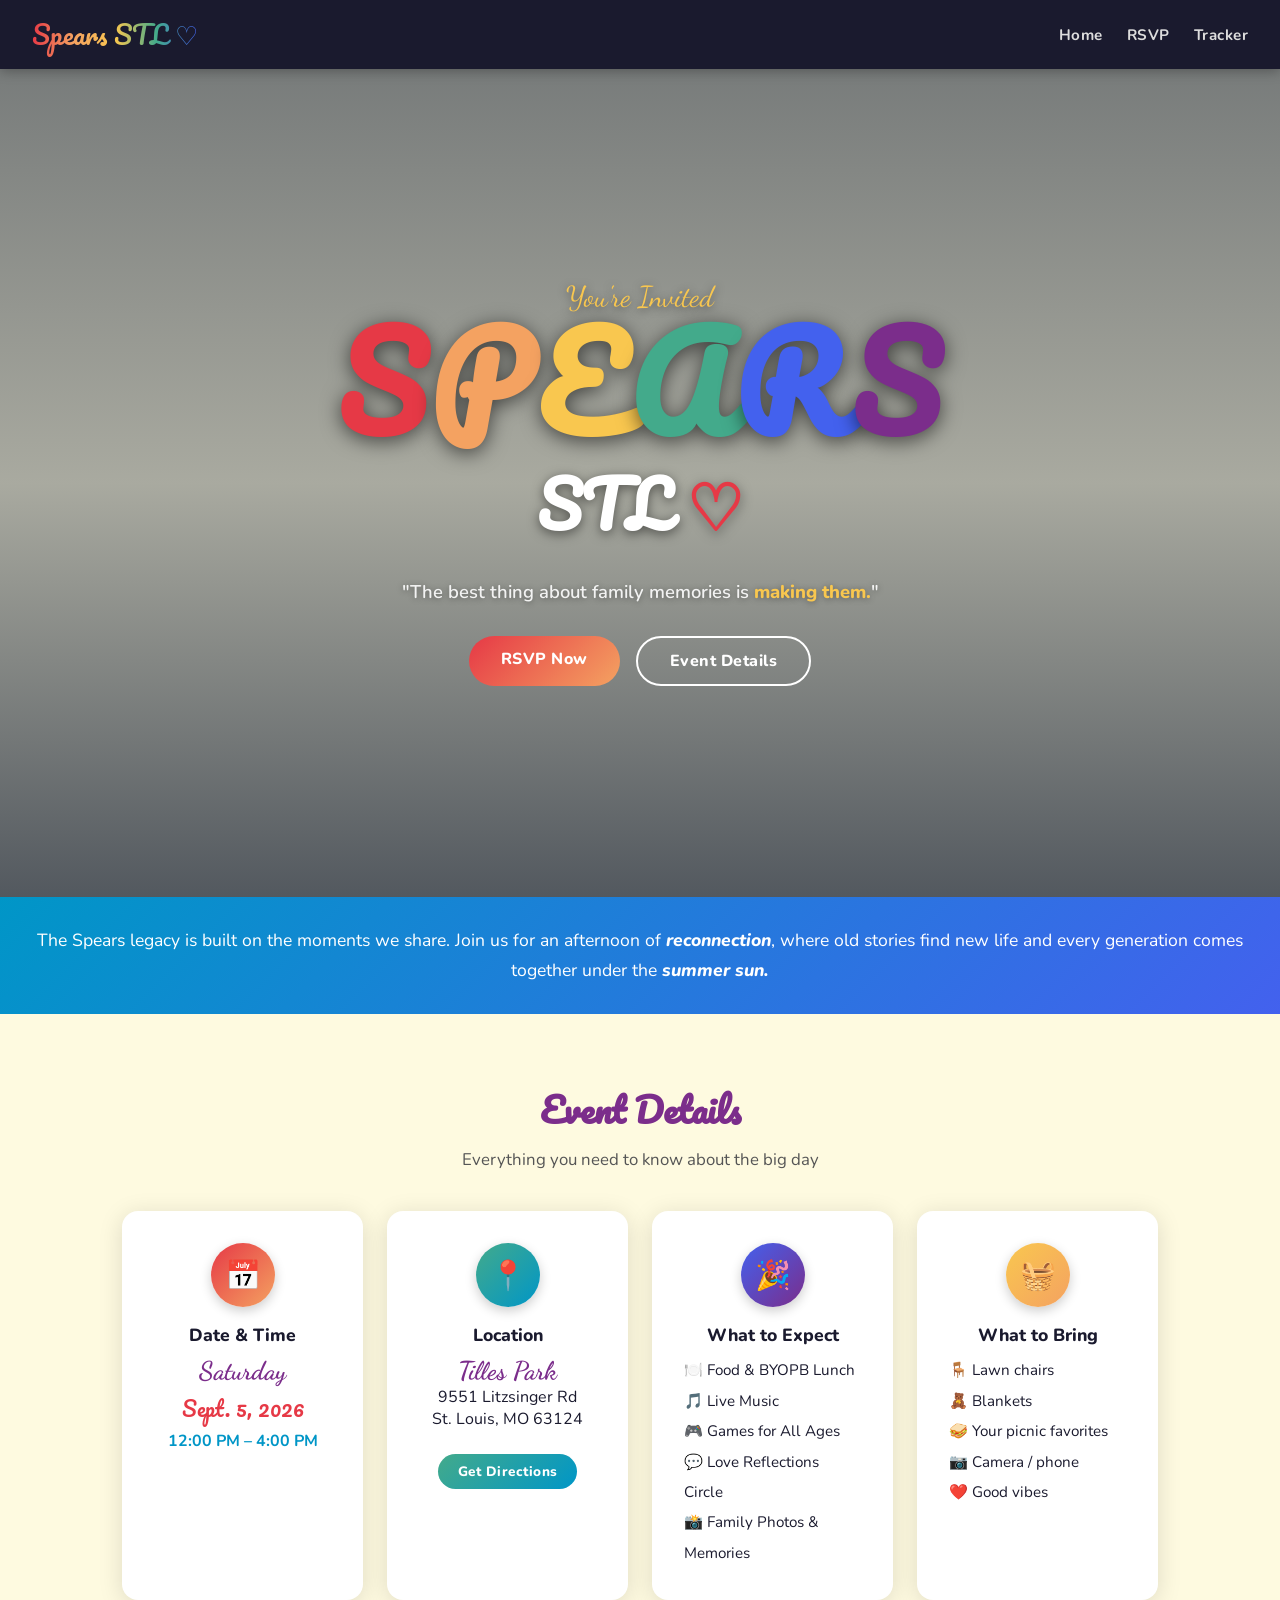
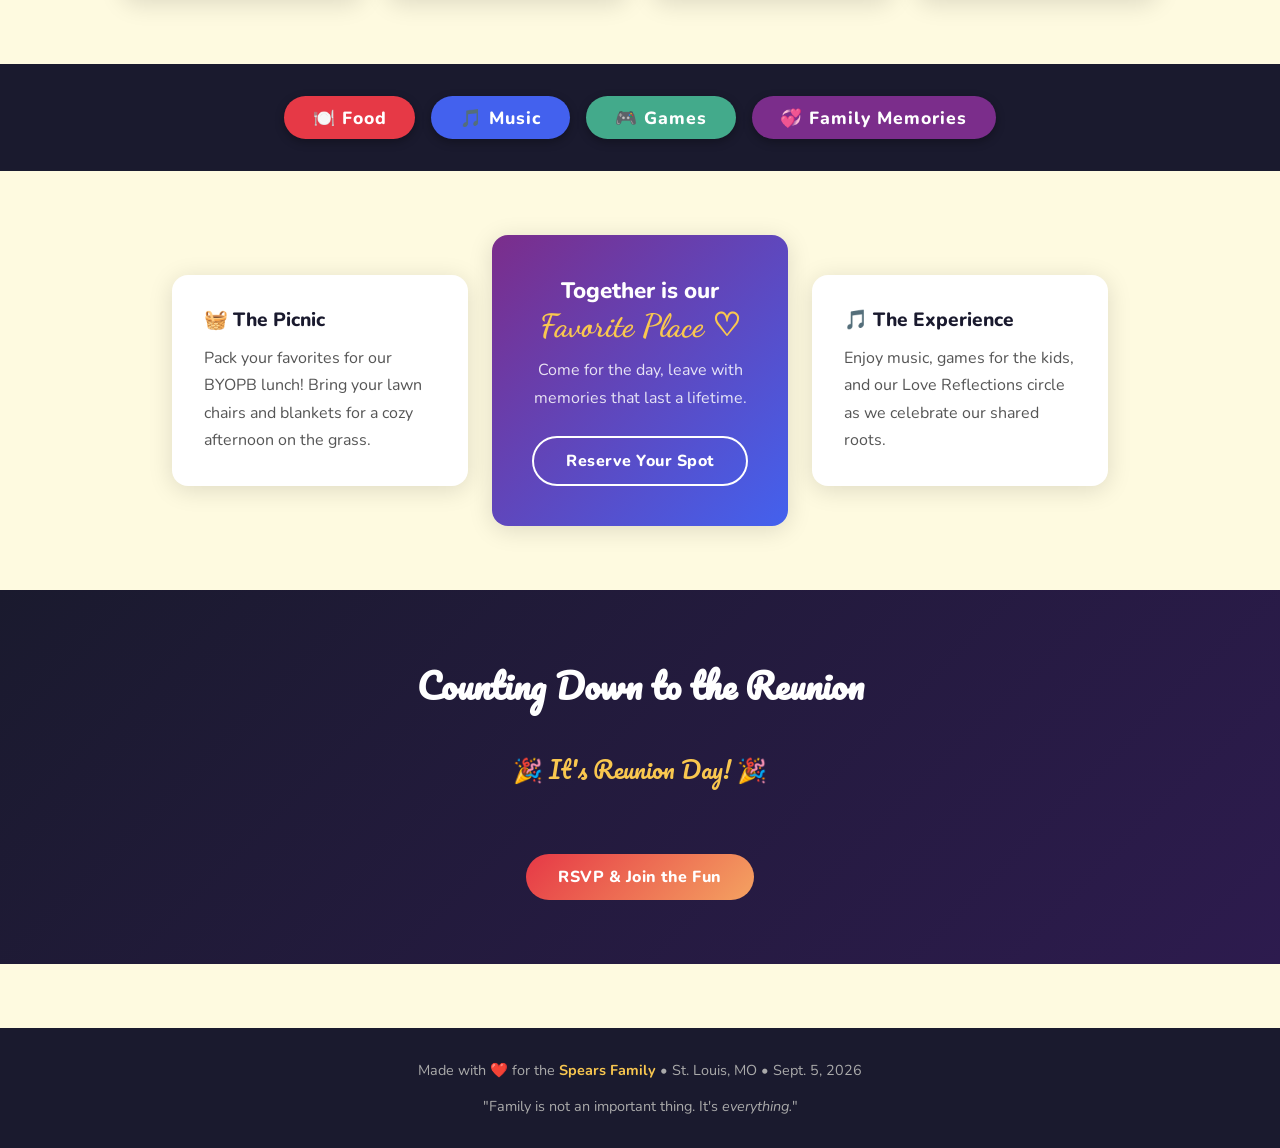
==== index.html @ fdf17521 "Spears STL Reunion website" ====
<!DOCTYPE html>
<html lang="en">
<head>
  <meta charset="UTF-8" />
  <meta name="viewport" content="width=device-width, initial-scale=1.0" />
  <title>Spears STL Family Reunion 2026</title>
  <link rel="stylesheet" href="css/style.css" />
  <link rel="stylesheet" href="css/home.css" />
</head>
<body>

  <!-- NAV -->
  <nav>
    <div class="nav-logo">Spears STL ♡</div>
    <ul class="nav-links">
      <li><a href="index.html">Home</a></li>
      <li><a href="rsvp.html">RSVP</a></li>
      <li><a href="admin.html">Tracker</a></li>
    </ul>
  </nav>

  <!-- HERO -->
  <section class="hero">
    <div class="hero-overlay"></div>
    <div class="hero-content">
      <p class="hero-eyebrow">You're Invited</p>
      <h1 class="hero-title">
        <span class="letter-s">S</span><span class="letter-p">P</span><span class="letter-e">E</span><span class="letter-a">A</span><span class="letter-r">R</span><span class="letter-s2">S</span>
      </h1>
      <h2 class="hero-stl">STL <span class="heart">♡</span></h2>
      <p class="hero-tagline">
        "The best thing about family memories is <em>making them.</em>"
      </p>
      <div class="hero-cta">
        <a href="rsvp.html" class="btn btn-primary">RSVP Now</a>
        <a href="#details" class="btn btn-outline">Event Details</a>
      </div>
    </div>
  </section>

  <!-- QUOTE BANNER -->
  <div class="quote-banner">
    <p>The Spears legacy is built on the moments we share. Join us for an afternoon of <strong>reconnection</strong>, where old stories find new life and every generation comes together under the <strong>summer sun.</strong></p>
  </div>

  <!-- EVENT DETAILS -->
  <section class="details-section" id="details">
    <h2 class="section-title" style="color: var(--purple);">Event Details</h2>
    <p class="section-sub">Everything you need to know about the big day</p>

    <div class="details-grid">

      <div class="detail-card card">
        <div class="detail-icon" style="background: linear-gradient(135deg, var(--red), var(--orange));">📅</div>
        <h3>Date &amp; Time</h3>
        <p class="detail-big">Saturday</p>
        <p class="detail-date">Sept. 5, 2026</p>
        <p class="detail-time">12:00 PM – 4:00 PM</p>
      </div>

      <div class="detail-card card">
        <div class="detail-icon" style="background: linear-gradient(135deg, var(--green), var(--teal));">📍</div>
        <h3>Location</h3>
        <p class="detail-big">Tilles Park</p>
        <p>9551 Litzsinger Rd</p>
        <p>St. Louis, MO 63124</p>
        <a href="https://maps.google.com/?q=9551+Litzsinger+Rd+St+Louis+MO+63124" target="_blank" class="btn btn-green mt-3" style="font-size:0.85rem; padding: 0.5rem 1.2rem;">Get Directions</a>
      </div>

      <div class="detail-card card">
        <div class="detail-icon" style="background: linear-gradient(135deg, var(--blue), var(--purple));">🎉</div>
        <h3>What to Expect</h3>
        <ul class="activity-list">
          <li>🍽️ Food &amp; BYOPB Lunch</li>
          <li>🎵 Live Music</li>
          <li>🎮 Games for All Ages</li>
          <li>💬 Love Reflections Circle</li>
          <li>📸 Family Photos &amp; Memories</li>
        </ul>
      </div>

      <div class="detail-card card">
        <div class="detail-icon" style="background: linear-gradient(135deg, var(--yellow), var(--orange));">🧺</div>
        <h3>What to Bring</h3>
        <ul class="activity-list">
          <li>🪑 Lawn chairs</li>
          <li>🧸 Blankets</li>
          <li>🥪 Your picnic favorites</li>
          <li>📷 Camera / phone</li>
          <li>❤️ Good vibes</li>
        </ul>
      </div>

    </div>
  </section>

  <!-- ACTIVITIES BANNER -->
  <section class="activities-banner">
    <div class="activities-inner">
      <div class="activity-badge" style="background: var(--red);">🍽️ Food</div>
      <div class="activity-badge" style="background: var(--blue);">🎵 Music</div>
      <div class="activity-badge" style="background: var(--green);">🎮 Games</div>
      <div class="activity-badge" style="background: var(--purple);">💞 Family Memories</div>
    </div>
  </section>

  <!-- EXPERIENCE SECTION -->
  <section class="experience-section">
    <div class="experience-grid">
      <div class="exp-box card">
        <h3>🧺 The Picnic</h3>
        <p>Pack your favorites for our BYOPB lunch! Bring your lawn chairs and blankets for a cozy afternoon on the grass.</p>
      </div>
      <div class="exp-box card exp-highlight">
        <h3 style="color: var(--white);">Together is our<br/><span class="fav-place">Favorite Place ♡</span></h3>
        <p style="color: rgba(255,255,255,0.85);">Come for the day, leave with memories that last a lifetime.</p>
        <a href="rsvp.html" class="btn btn-outline mt-3">Reserve Your Spot</a>
      </div>
      <div class="exp-box card">
        <h3>🎵 The Experience</h3>
        <p>Enjoy music, games for the kids, and our Love Reflections circle as we celebrate our shared roots.</p>
      </div>
    </div>
  </section>

  <!-- COUNTDOWN -->
  <section class="countdown-section">
    <h2 class="section-title" style="color: var(--white);">Counting Down to the Reunion</h2>
    <div class="countdown-grid" id="countdown">
      <div class="countdown-box"><span id="cd-days">--</span><label>Days</label></div>
      <div class="countdown-box"><span id="cd-hours">--</span><label>Hours</label></div>
      <div class="countdown-box"><span id="cd-mins">--</span><label>Minutes</label></div>
      <div class="countdown-box"><span id="cd-secs">--</span><label>Seconds</label></div>
    </div>
    <a href="rsvp.html" class="btn btn-primary mt-4">RSVP &amp; Join the Fun</a>
  </section>

  <!-- FOOTER -->
  <footer>
    <p>Made with ❤️ for the <span>Spears Family</span> &bull; St. Louis, MO &bull; Sept. 5, 2026</p>
    <p class="mt-2">"Family is not an important thing. It's <em>everything.</em>"</p>
  </footer>

  <script src="js/countdown.js"></script>
</body>
</html>
---- css/style.css ----
/* =============================================
   SPEARS STL REUNION - Global Styles
   ============================================= */

@import url('https://fonts.googleapis.com/css2?family=Pacifico&family=Nunito:wght@400;600;700;800&family=Dancing+Script:wght@700&display=swap');

:root {
  --red:     #e63946;
  --orange:  #f4a261;
  --yellow:  #f9c74f;
  --green:   #43aa8b;
  --blue:    #4361ee;
  --purple:  #7b2d8b;
  --teal:    #0096c7;
  --dark:    #1a1a2e;
  --light:   #fefae0;
  --white:   #ffffff;
  --shadow:  0 4px 24px rgba(0,0,0,0.13);
}

* {
  box-sizing: border-box;
  margin: 0;
  padding: 0;
}

html {
  scroll-behavior: smooth;
}

body {
  font-family: 'Nunito', sans-serif;
  background: var(--light);
  color: var(--dark);
  min-height: 100vh;
}

a {
  text-decoration: none;
  color: inherit;
}

/* ---- NAV ---- */
nav {
  background: var(--dark);
  padding: 0.75rem 2rem;
  display: flex;
  align-items: center;
  justify-content: space-between;
  position: sticky;
  top: 0;
  z-index: 100;
  box-shadow: 0 2px 12px rgba(0,0,0,0.3);
}

.nav-logo {
  font-family: 'Pacifico', cursive;
  font-size: 1.6rem;
  background: linear-gradient(90deg, var(--red), var(--orange), var(--yellow), var(--green), var(--blue));
  -webkit-background-clip: text;
  -webkit-text-fill-color: transparent;
  background-clip: text;
}

.nav-links {
  display: flex;
  gap: 1.5rem;
  list-style: none;
}

.nav-links a {
  color: #ddd;
  font-weight: 700;
  font-size: 0.95rem;
  transition: color 0.2s;
  letter-spacing: 0.5px;
}

.nav-links a:hover {
  color: var(--yellow);
}

/* ---- BUTTONS ---- */
.btn {
  display: inline-block;
  padding: 0.75rem 2rem;
  border-radius: 50px;
  font-family: 'Nunito', sans-serif;
  font-weight: 800;
  font-size: 1rem;
  cursor: pointer;
  border: none;
  transition: transform 0.15s, box-shadow 0.15s;
  letter-spacing: 0.5px;
}

.btn:hover {
  transform: translateY(-2px);
  box-shadow: 0 6px 20px rgba(0,0,0,0.2);
}

.btn-primary {
  background: linear-gradient(135deg, var(--red), var(--orange));
  color: var(--white);
}

.btn-secondary {
  background: linear-gradient(135deg, var(--teal), var(--blue));
  color: var(--white);
}

.btn-green {
  background: linear-gradient(135deg, var(--green), var(--teal));
  color: var(--white);
}

.btn-outline {
  background: transparent;
  border: 2px solid var(--white);
  color: var(--white);
}

/* ---- SECTION HEADERS ---- */
.section-title {
  font-family: 'Pacifico', cursive;
  font-size: 2.2rem;
  text-align: center;
  margin-bottom: 0.5rem;
}

.section-sub {
  text-align: center;
  font-size: 1.05rem;
  color: #555;
  margin-bottom: 2.5rem;
}

/* ---- CARDS ---- */
.card {
  background: var(--white);
  border-radius: 16px;
  padding: 2rem;
  box-shadow: var(--shadow);
}

/* ---- FOOTER ---- */
footer {
  background: var(--dark);
  color: #aaa;
  text-align: center;
  padding: 2rem 1rem;
  font-size: 0.9rem;
  margin-top: 4rem;
}

footer span {
  color: var(--yellow);
  font-weight: 700;
}

/* ---- UTILITIES ---- */
.text-center { text-align: center; }
.mt-1 { margin-top: 0.5rem; }
.mt-2 { margin-top: 1rem; }
.mt-3 { margin-top: 1.5rem; }
.mt-4 { margin-top: 2rem; }
.mb-2 { margin-bottom: 1rem; }
.mb-4 { margin-bottom: 2rem; }

.tag {
  display: inline-block;
  padding: 0.25rem 0.9rem;
  border-radius: 50px;
  font-size: 0.8rem;
  font-weight: 700;
  letter-spacing: 0.5px;
}

/* ---- RESPONSIVE ---- */
@media (max-width: 768px) {
  .nav-links { gap: 1rem; font-size: 0.85rem; }
  .section-title { font-size: 1.7rem; }
}

@media (max-width: 500px) {
  nav { flex-direction: column; gap: 0.5rem; }
  .nav-links { flex-wrap: wrap; justify-content: center; }
}
---- css/home.css ----
/* =============================================
   SPEARS STL - Home Page Styles
   ============================================= */

/* ---- HERO ---- */
.hero {
  position: relative;
  min-height: 92vh;
  background: url('https://images.unsplash.com/photo-1506126613408-eca07ce68773?w=1400&q=80') center/cover no-repeat;
  display: flex;
  align-items: center;
  justify-content: center;
  text-align: center;
  overflow: hidden;
}

.hero-overlay {
  position: absolute;
  inset: 0;
  background: linear-gradient(
    to bottom,
    rgba(10,20,40,0.55) 0%,
    rgba(10,20,40,0.35) 50%,
    rgba(10,20,40,0.7) 100%
  );
}

.hero-content {
  position: relative;
  z-index: 2;
  padding: 2rem;
  max-width: 700px;
}

.hero-eyebrow {
  font-family: 'Dancing Script', cursive;
  font-size: 1.8rem;
  color: var(--yellow);
  margin-bottom: 0.25rem;
  text-shadow: 0 2px 8px rgba(0,0,0,0.5);
}

.hero-title {
  font-family: 'Pacifico', cursive;
  font-size: clamp(4rem, 12vw, 8rem);
  line-height: 1;
  text-shadow: 0 4px 20px rgba(0,0,0,0.6);
  letter-spacing: 4px;
  margin-bottom: 0.1rem;
}

/* Rainbow letters */
.letter-s  { color: var(--red); }
.letter-p  { color: var(--orange); }
.letter-e  { color: var(--yellow); }
.letter-a  { color: var(--green); }
.letter-r  { color: var(--blue); }
.letter-s2 { color: var(--purple); }

.hero-stl {
  font-family: 'Pacifico', cursive;
  font-size: clamp(2.5rem, 6vw, 4rem);
  color: var(--white);
  text-shadow: 0 3px 12px rgba(0,0,0,0.5);
  margin-bottom: 1.2rem;
}

.heart {
  color: var(--red);
  animation: heartbeat 1.4s ease-in-out infinite;
}

@keyframes heartbeat {
  0%, 100% { transform: scale(1); }
  14%       { transform: scale(1.2); }
  28%       { transform: scale(1); }
  42%       { transform: scale(1.15); }
  70%       { transform: scale(1); }
}

.hero-tagline {
  font-size: 1.15rem;
  color: rgba(255,255,255,0.9);
  margin-bottom: 2rem;
  font-weight: 600;
  text-shadow: 0 1px 6px rgba(0,0,0,0.4);
}

.hero-tagline em {
  color: var(--yellow);
  font-style: normal;
  font-weight: 800;
}

.hero-cta {
  display: flex;
  gap: 1rem;
  justify-content: center;
  flex-wrap: wrap;
}

/* ---- QUOTE BANNER ---- */
.quote-banner {
  background: linear-gradient(135deg, var(--teal), var(--blue));
  color: var(--white);
  text-align: center;
  padding: 1.8rem 2rem;
  font-size: 1.1rem;
  line-height: 1.7;
}

.quote-banner strong {
  font-weight: 800;
  font-style: italic;
}

/* ---- DETAILS SECTION ---- */
.details-section {
  padding: 4rem 2rem;
  max-width: 1100px;
  margin: 0 auto;
}

.details-grid {
  display: grid;
  grid-template-columns: repeat(auto-fit, minmax(230px, 1fr));
  gap: 1.5rem;
}

.detail-card {
  text-align: center;
  transition: transform 0.2s;
}

.detail-card:hover {
  transform: translateY(-4px);
}

.detail-icon {
  width: 64px;
  height: 64px;
  border-radius: 50%;
  display: flex;
  align-items: center;
  justify-content: center;
  font-size: 1.8rem;
  margin: 0 auto 1rem;
  box-shadow: 0 4px 12px rgba(0,0,0,0.2);
}

.detail-card h3 {
  font-size: 1.1rem;
  font-weight: 800;
  margin-bottom: 0.5rem;
  color: var(--dark);
}

.detail-big {
  font-family: 'Dancing Script', cursive;
  font-size: 1.6rem;
  color: var(--purple);
  font-weight: 700;
}

.detail-date {
  font-family: 'Pacifico', cursive;
  font-size: 1.3rem;
  color: var(--red);
  margin: 0.25rem 0;
}

.detail-time {
  font-weight: 700;
  color: var(--teal);
  font-size: 1rem;
}

.activity-list {
  list-style: none;
  text-align: left;
  line-height: 2;
  font-size: 0.95rem;
}

/* ---- ACTIVITIES BANNER ---- */
.activities-banner {
  background: var(--dark);
  padding: 2rem;
  text-align: center;
}

.activities-inner {
  display: flex;
  justify-content: center;
  gap: 1rem;
  flex-wrap: wrap;
}

.activity-badge {
  color: var(--white);
  font-family: 'Nunito', sans-serif;
  font-weight: 800;
  font-size: 1.1rem;
  padding: 0.6rem 1.8rem;
  border-radius: 50px;
  letter-spacing: 1px;
  box-shadow: 0 3px 10px rgba(0,0,0,0.3);
}

/* ---- EXPERIENCE SECTION ---- */
.experience-section {
  padding: 4rem 2rem;
  max-width: 1000px;
  margin: 0 auto;
}

.experience-grid {
  display: grid;
  grid-template-columns: repeat(auto-fit, minmax(260px, 1fr));
  gap: 1.5rem;
  align-items: center;
}

.exp-box h3 {
  font-size: 1.2rem;
  font-weight: 800;
  margin-bottom: 0.75rem;
  color: var(--dark);
}

.exp-box p {
  line-height: 1.7;
  color: #555;
}

.exp-highlight {
  background: linear-gradient(135deg, var(--purple), var(--blue));
  text-align: center;
  padding: 2.5rem 2rem;
}

.exp-highlight h3 {
  color: var(--white) !important;
  font-size: 1.4rem;
}

.fav-place {
  font-family: 'Dancing Script', cursive;
  font-size: 2rem;
  color: var(--yellow);
}

/* ---- COUNTDOWN ---- */
.countdown-section {
  background: linear-gradient(135deg, var(--dark), #2d1b4e);
  padding: 4rem 2rem;
  text-align: center;
}

.countdown-grid {
  display: flex;
  justify-content: center;
  gap: 1.5rem;
  flex-wrap: wrap;
  margin: 2rem 0;
}

.countdown-box {
  background: rgba(255,255,255,0.08);
  border: 2px solid rgba(255,255,255,0.15);
  border-radius: 16px;
  padding: 1.5rem 2rem;
  min-width: 110px;
}

.countdown-box span {
  display: block;
  font-family: 'Pacifico', cursive;
  font-size: 3rem;
  color: var(--yellow);
  line-height: 1;
}

.countdown-box label {
  display: block;
  color: rgba(255,255,255,0.7);
  font-size: 0.85rem;
  font-weight: 700;
  letter-spacing: 2px;
  text-transform: uppercase;
  margin-top: 0.4rem;
}

/* ---- RESPONSIVE ---- */
@media (max-width: 600px) {
  .details-grid { grid-template-columns: 1fr; }
  .experience-grid { grid-template-columns: 1fr; }
  .countdown-box { min-width: 80px; padding: 1rem 1.2rem; }
  .countdown-box span { font-size: 2.2rem; }
}
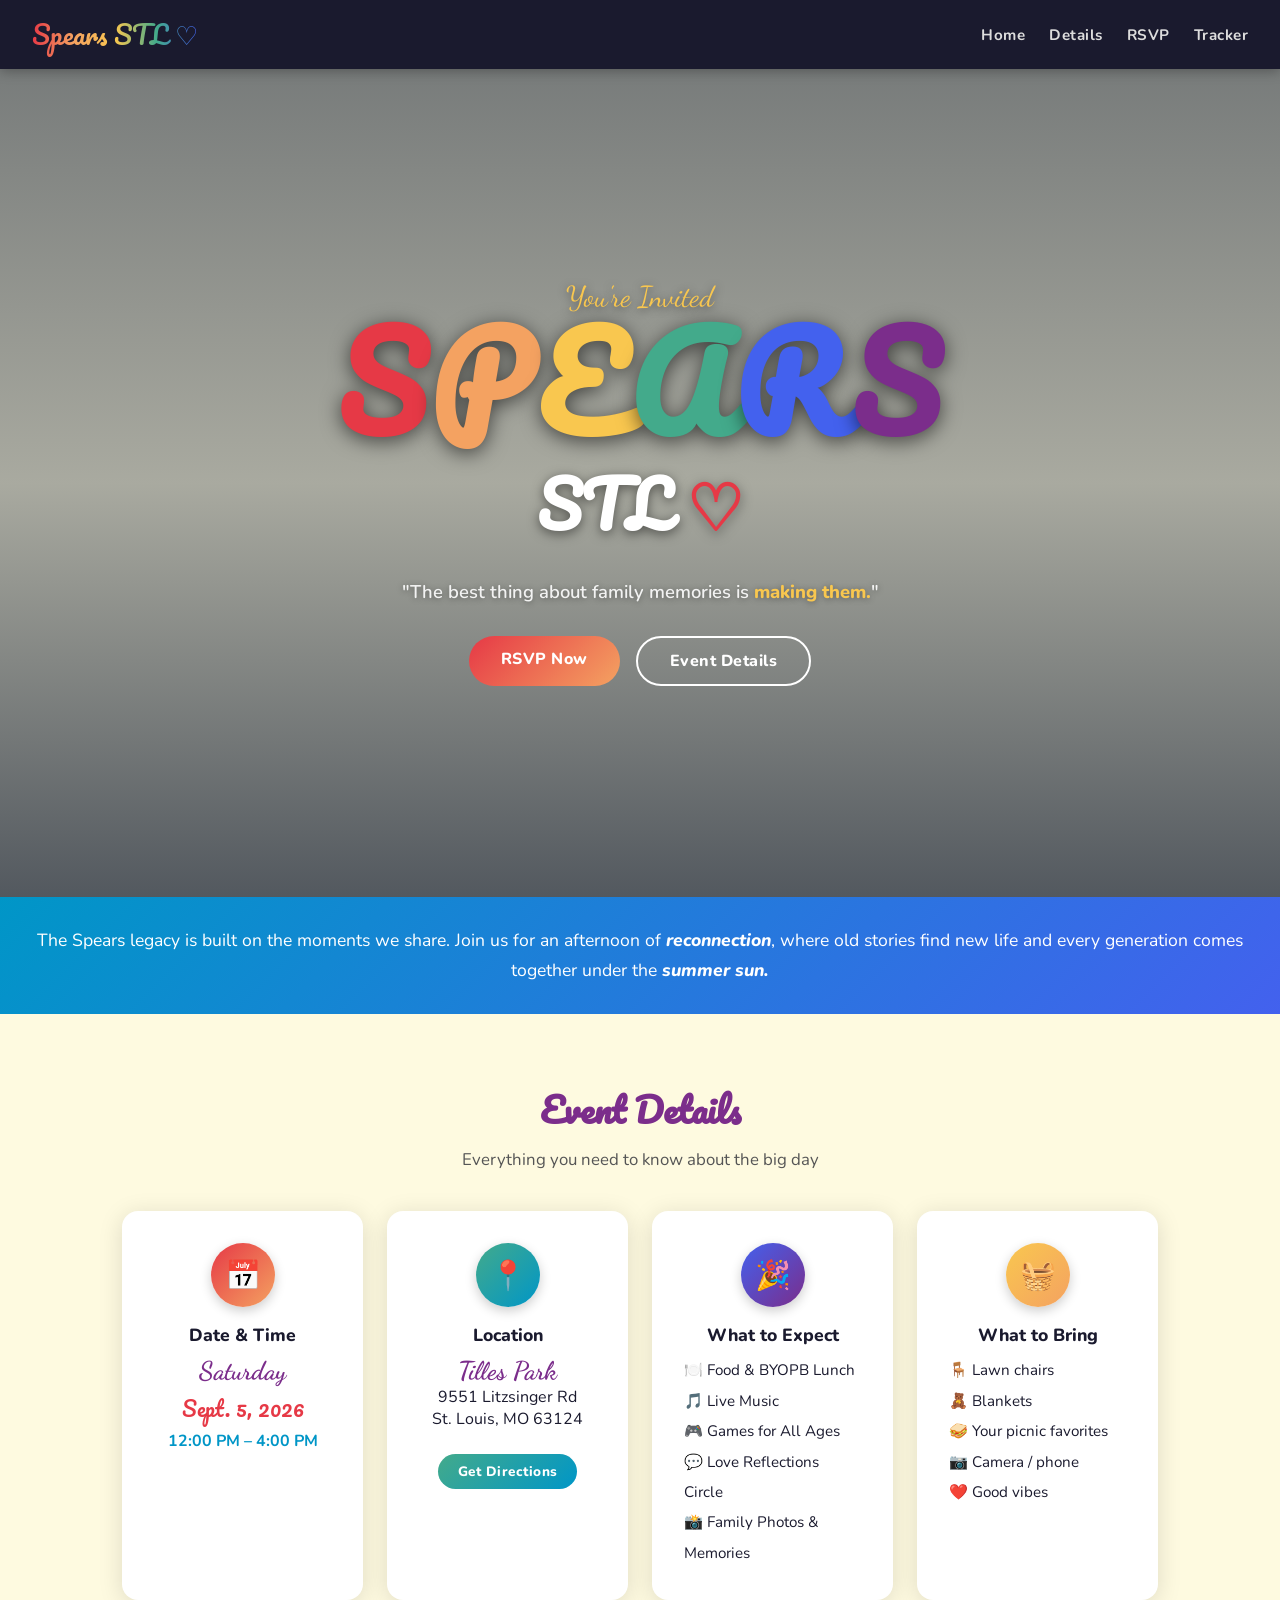
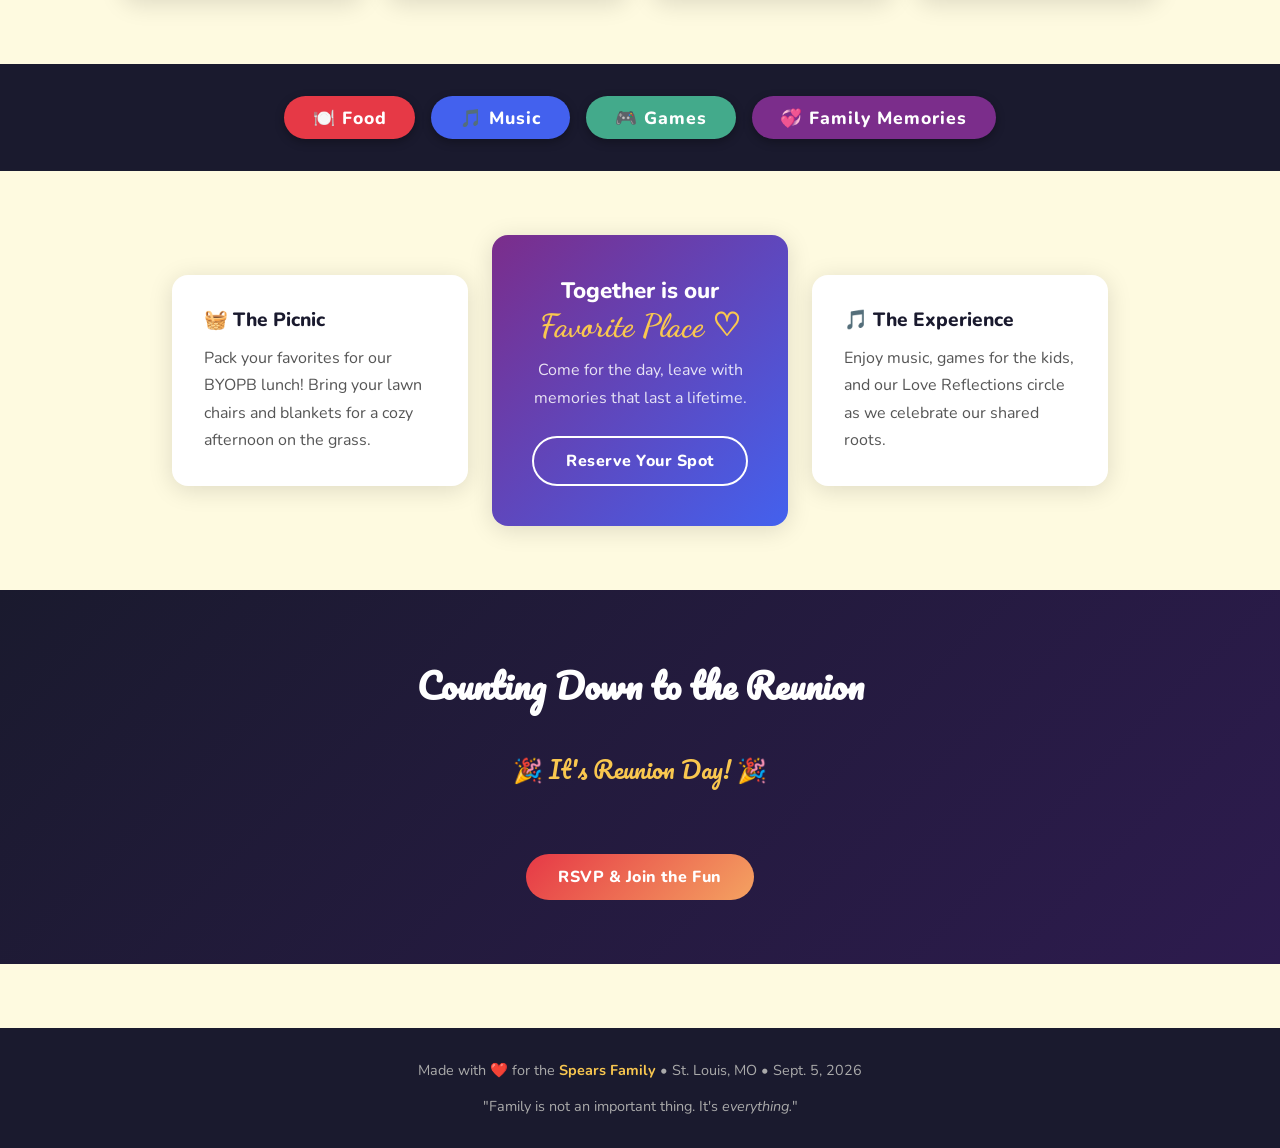
==== commit 5fafad6b: "Add details page, update nav and Event Details button" ====
--- a/index.html
+++ b/index.html
@@ -14,6 +14,7 @@
     <div class="nav-logo">Spears STL ♡</div>
     <ul class="nav-links">
       <li><a href="index.html">Home</a></li>
+      <li><a href="details.html">Details</a></li>
       <li><a href="rsvp.html">RSVP</a></li>
       <li><a href="admin.html">Tracker</a></li>
     </ul>
@@ -33,7 +34,7 @@
       </p>
       <div class="hero-cta">
         <a href="rsvp.html" class="btn btn-primary">RSVP Now</a>
-        <a href="#details" class="btn btn-outline">Event Details</a>
+        <a href="details.html" class="btn btn-outline">Event Details</a>
       </div>
     </div>
   </section>
--- a/css/home.css
+++ b/css/home.css
@@ -3,10 +3,15 @@
    ============================================= */
 
 /* ---- HERO ---- */
+/*
+  TO USE YOUR OWN PHOTO:
+  1. Add your image file to this project folder (e.g. images/family.jpg)
+  2. Replace the URL below with: url('../images/family.jpg')
+*/
 .hero {
   position: relative;
   min-height: 92vh;
-  background: url('https://images.unsplash.com/photo-1506126613408-eca07ce68773?w=1400&q=80') center/cover no-repeat;
+  background: url('https://images.unsplash.com/photo-1529156069898-49953e39b3ac?w=1400&q=80') center/cover no-repeat;
   display: flex;
   align-items: center;
   justify-content: center;
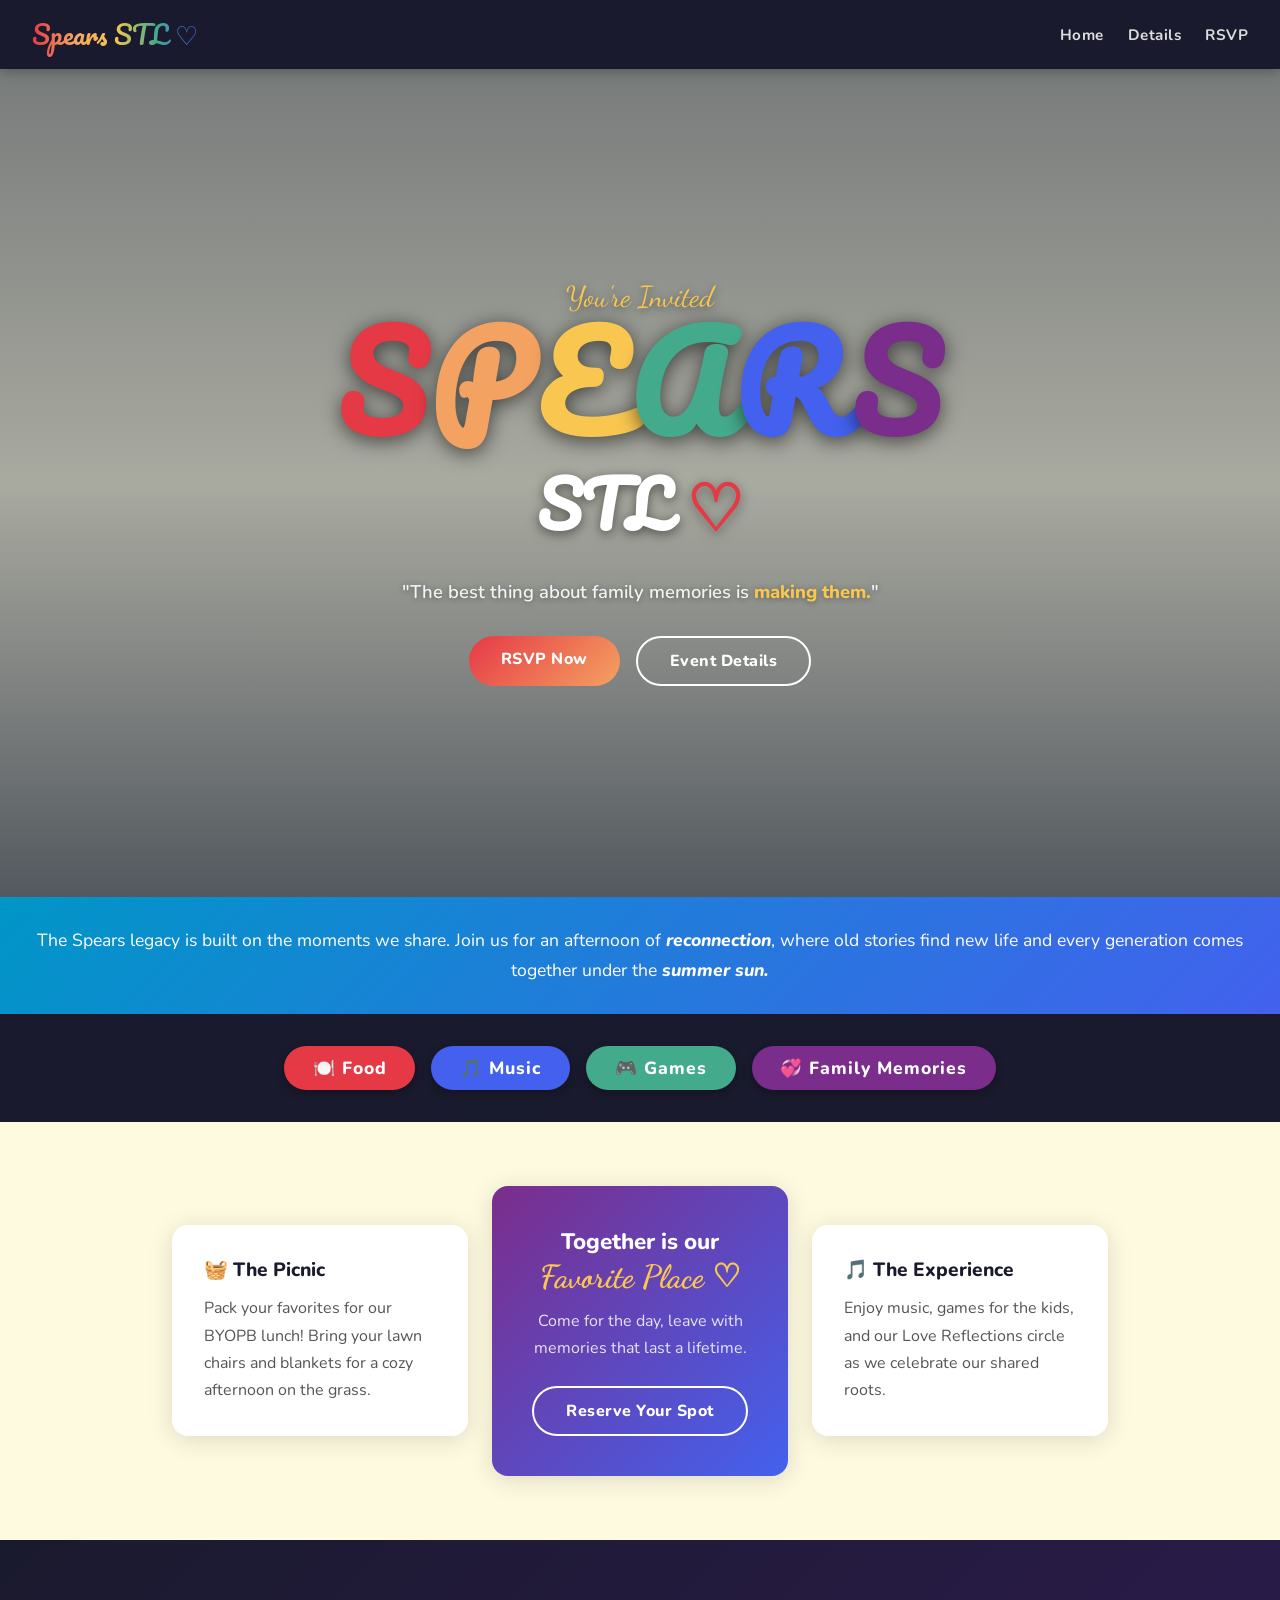
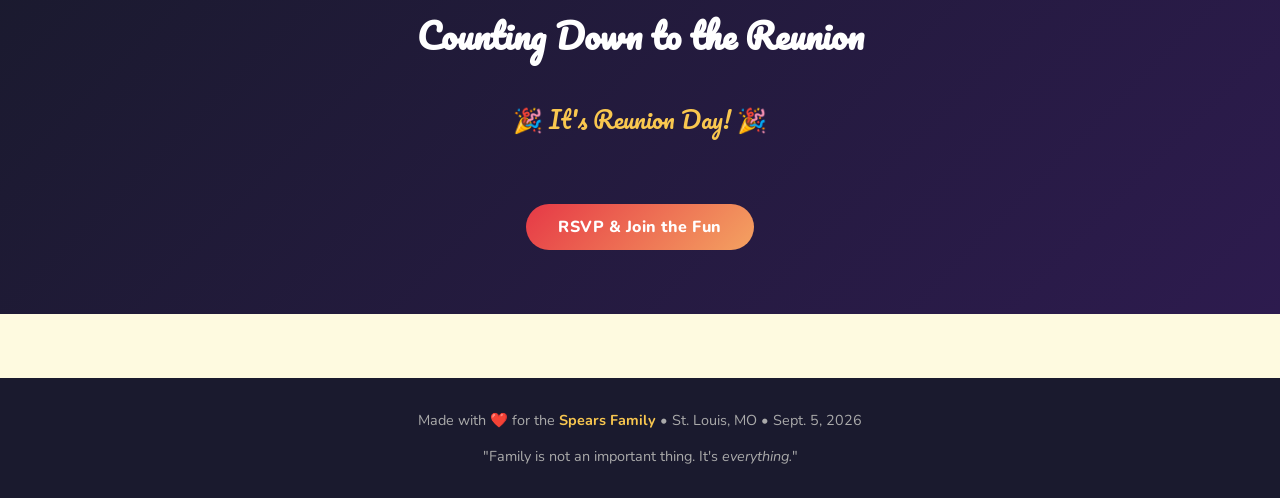
==== commit 79388107: "Remove event details from home page, add details page, contacts, new background" ====
--- a/index.html
+++ b/index.html
@@ -16,7 +16,6 @@
       <li><a href="index.html">Home</a></li>
       <li><a href="details.html">Details</a></li>
       <li><a href="rsvp.html">RSVP</a></li>
-      <li><a href="admin.html">Tracker</a></li>
     </ul>
   </nav>
 
@@ -43,57 +42,6 @@
   <div class="quote-banner">
     <p>The Spears legacy is built on the moments we share. Join us for an afternoon of <strong>reconnection</strong>, where old stories find new life and every generation comes together under the <strong>summer sun.</strong></p>
   </div>
-
-  <!-- EVENT DETAILS -->
-  <section class="details-section" id="details">
-    <h2 class="section-title" style="color: var(--purple);">Event Details</h2>
-    <p class="section-sub">Everything you need to know about the big day</p>
-
-    <div class="details-grid">
-
-      <div class="detail-card card">
-        <div class="detail-icon" style="background: linear-gradient(135deg, var(--red), var(--orange));">📅</div>
-        <h3>Date &amp; Time</h3>
-        <p class="detail-big">Saturday</p>
-        <p class="detail-date">Sept. 5, 2026</p>
-        <p class="detail-time">12:00 PM – 4:00 PM</p>
-      </div>
-
-      <div class="detail-card card">
-        <div class="detail-icon" style="background: linear-gradient(135deg, var(--green), var(--teal));">📍</div>
-        <h3>Location</h3>
-        <p class="detail-big">Tilles Park</p>
-        <p>9551 Litzsinger Rd</p>
-        <p>St. Louis, MO 63124</p>
-        <a href="https://maps.google.com/?q=9551+Litzsinger+Rd+St+Louis+MO+63124" target="_blank" class="btn btn-green mt-3" style="font-size:0.85rem; padding: 0.5rem 1.2rem;">Get Directions</a>
-      </div>
-
-      <div class="detail-card card">
-        <div class="detail-icon" style="background: linear-gradient(135deg, var(--blue), var(--purple));">🎉</div>
-        <h3>What to Expect</h3>
-        <ul class="activity-list">
-          <li>🍽️ Food &amp; BYOPB Lunch</li>
-          <li>🎵 Live Music</li>
-          <li>🎮 Games for All Ages</li>
-          <li>💬 Love Reflections Circle</li>
-          <li>📸 Family Photos &amp; Memories</li>
-        </ul>
-      </div>
-
-      <div class="detail-card card">
-        <div class="detail-icon" style="background: linear-gradient(135deg, var(--yellow), var(--orange));">🧺</div>
-        <h3>What to Bring</h3>
-        <ul class="activity-list">
-          <li>🪑 Lawn chairs</li>
-          <li>🧸 Blankets</li>
-          <li>🥪 Your picnic favorites</li>
-          <li>📷 Camera / phone</li>
-          <li>❤️ Good vibes</li>
-        </ul>
-      </div>
-
-    </div>
-  </section>
 
   <!-- ACTIVITIES BANNER -->
   <section class="activities-banner">
--- a/css/home.css
+++ b/css/home.css
@@ -5,13 +5,13 @@
 /* ---- HERO ---- */
 /*
   TO USE YOUR OWN PHOTO:
-  1. Add your image file to this project folder (e.g. images/family.jpg)
+  1. Save your image into the "images" folder in this project (e.g. images/family.jpg)
   2. Replace the URL below with: url('../images/family.jpg')
 */
 .hero {
   position: relative;
   min-height: 92vh;
-  background: url('https://images.unsplash.com/photo-1529156069898-49953e39b3ac?w=1400&q=80') center/cover no-repeat;
+  background: url('https://images.unsplash.com/photo-1631549916768-4119b2e5f926?w=1400&q=80') center/cover no-repeat;
   display: flex;
   align-items: center;
   justify-content: center;
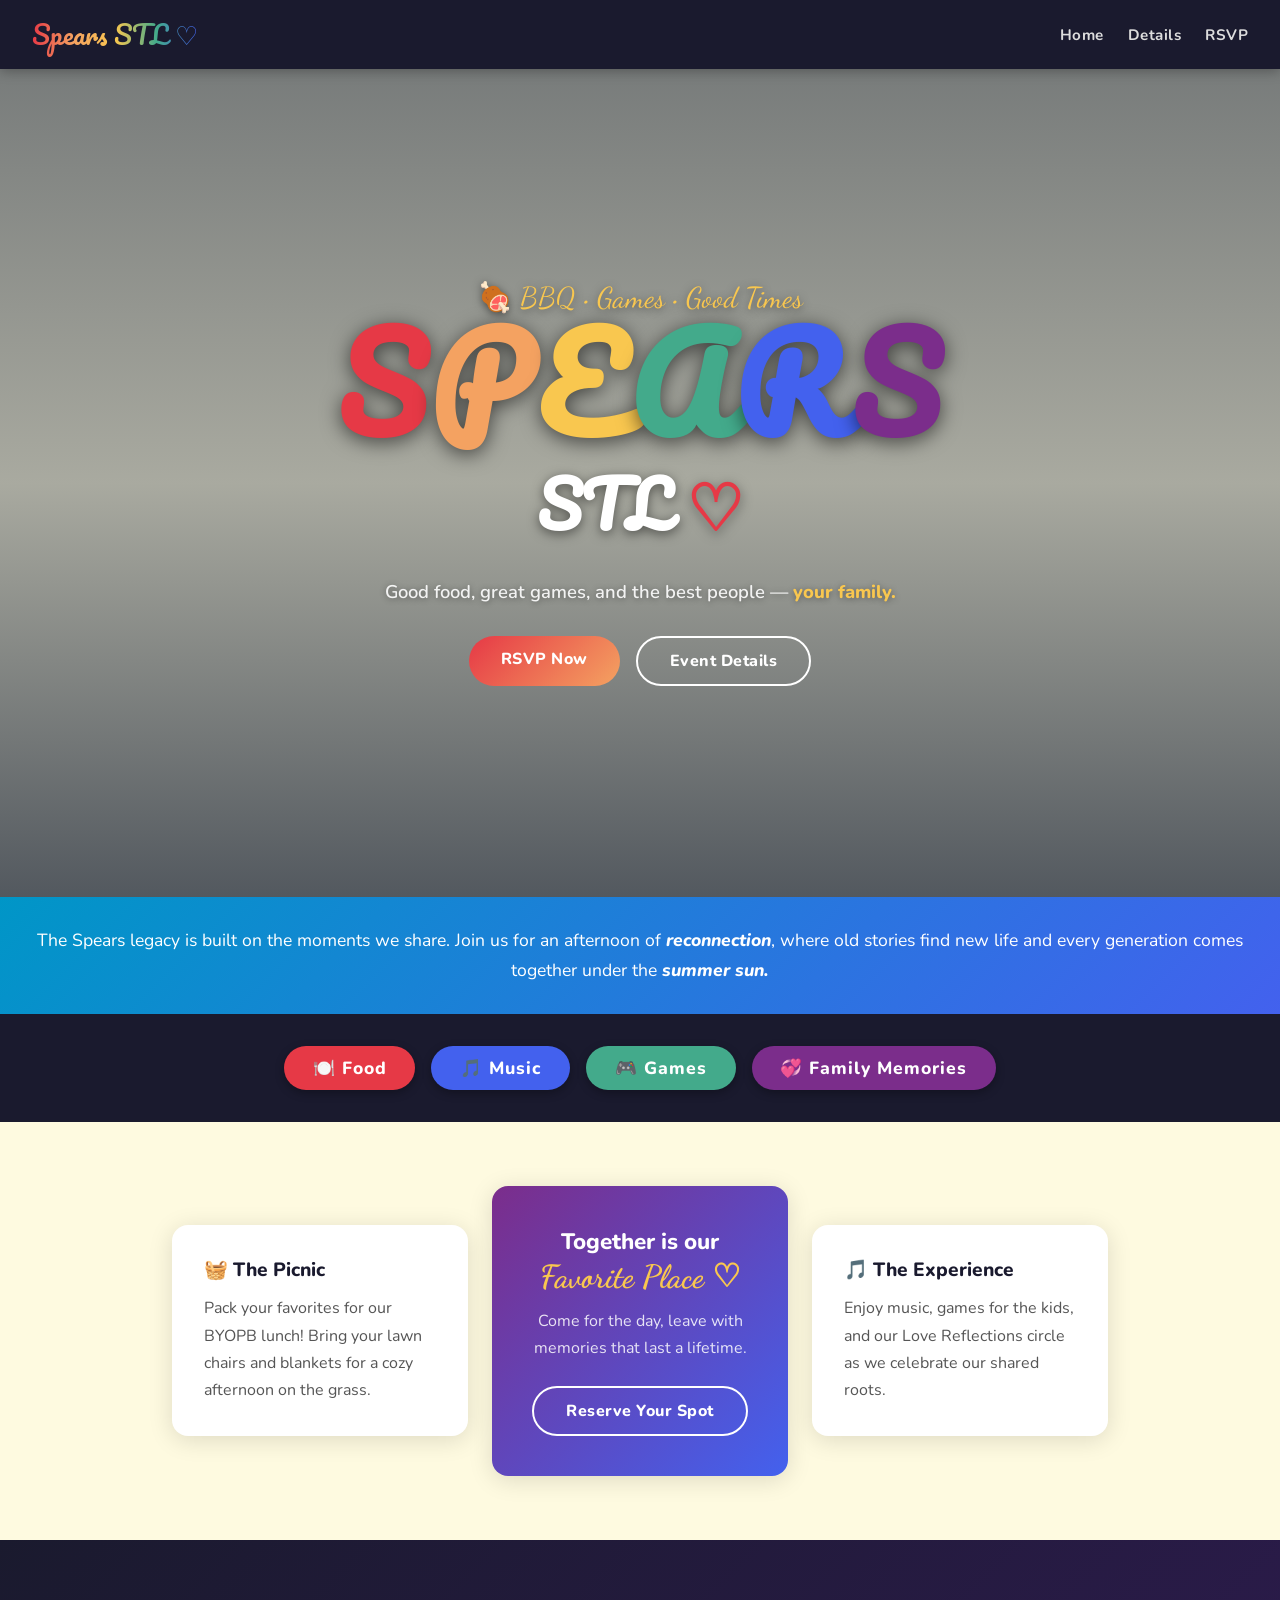
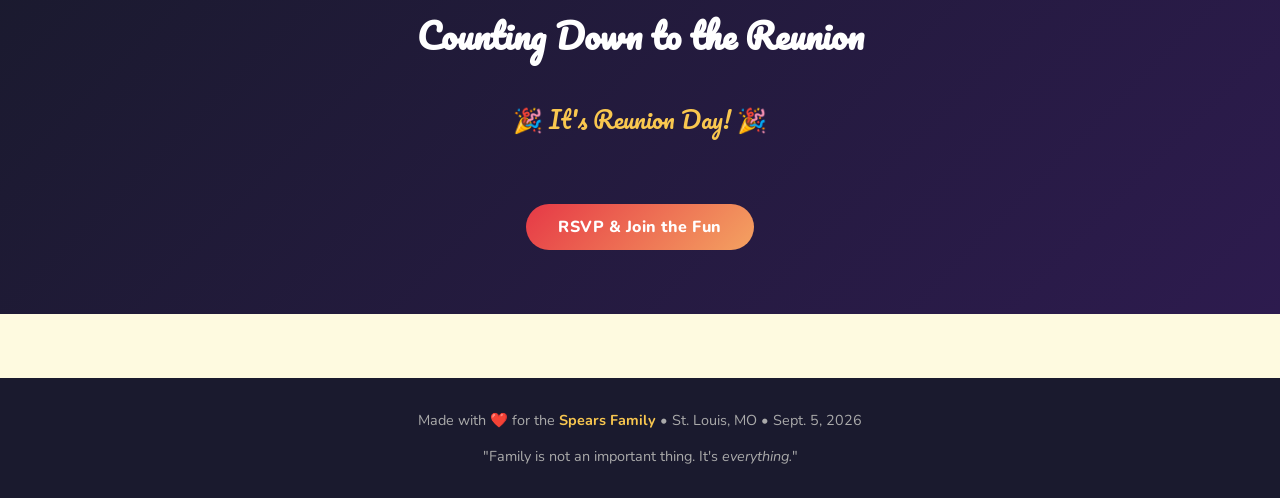
==== commit 1d01c4f5: "Update hero to BBQ foods and games theme" ====
--- a/index.html
+++ b/index.html
@@ -23,13 +23,13 @@
   <section class="hero">
     <div class="hero-overlay"></div>
     <div class="hero-content">
-      <p class="hero-eyebrow">You're Invited</p>
+      <p class="hero-eyebrow">🍖 BBQ • Games • Good Times</p>
       <h1 class="hero-title">
         <span class="letter-s">S</span><span class="letter-p">P</span><span class="letter-e">E</span><span class="letter-a">A</span><span class="letter-r">R</span><span class="letter-s2">S</span>
       </h1>
       <h2 class="hero-stl">STL <span class="heart">♡</span></h2>
       <p class="hero-tagline">
-        "The best thing about family memories is <em>making them.</em>"
+        Good food, great games, and the best people — <em>your family.</em>
       </p>
       <div class="hero-cta">
         <a href="rsvp.html" class="btn btn-primary">RSVP Now</a>
--- a/css/style.css
+++ b/css/style.css
@@ -183,6 +183,9 @@
 }
 
 @media (max-width: 500px) {
-  nav { flex-direction: column; gap: 0.5rem; }
-  .nav-links { flex-wrap: wrap; justify-content: center; }
+  nav { flex-wrap: wrap; gap: 0.4rem; padding: 0.6rem 1rem; }
+  .nav-logo { font-size: 1.2rem; width: 100%; text-align: center; }
+  .nav-links { gap: 0.5rem; flex-wrap: wrap; justify-content: center; width: 100%; }
+  .nav-links a { font-size: 0.78rem; }
+  .btn { padding: 0.65rem 1.4rem; font-size: 0.9rem; }
 }
--- a/css/home.css
+++ b/css/home.css
@@ -11,7 +11,7 @@
 .hero {
   position: relative;
   min-height: 92vh;
-  background: url('https://images.unsplash.com/photo-1631549916768-4119b2e5f926?w=1400&q=80') center/cover no-repeat;
+  background: url('https://images.unsplash.com/photo-1555939594-58d7cb561ad1?w=1400&q=80') center/cover no-repeat;
   display: flex;
   align-items: center;
   justify-content: center;
@@ -300,6 +300,13 @@
 @media (max-width: 600px) {
   .details-grid { grid-template-columns: 1fr; }
   .experience-grid { grid-template-columns: 1fr; }
-  .countdown-box { min-width: 80px; padding: 1rem 1.2rem; }
-  .countdown-box span { font-size: 2.2rem; }
-}
+  .countdown-box { min-width: 70px; padding: 0.85rem 1rem; }
+  .countdown-box span { font-size: 1.9rem; }
+  .countdown-grid { gap: 0.75rem; }
+  .hero-cta { flex-direction: column; align-items: center; }
+  .hero-cta .btn { width: 100%; max-width: 280px; text-align: center; }
+  .quote-banner { font-size: 0.95rem; padding: 1.25rem 1rem; }
+  .activity-badge { font-size: 0.95rem; padding: 0.5rem 1.2rem; }
+  .experience-section { padding: 2.5rem 1rem; }
+  .countdown-section { padding: 2.5rem 1rem; }
+}
